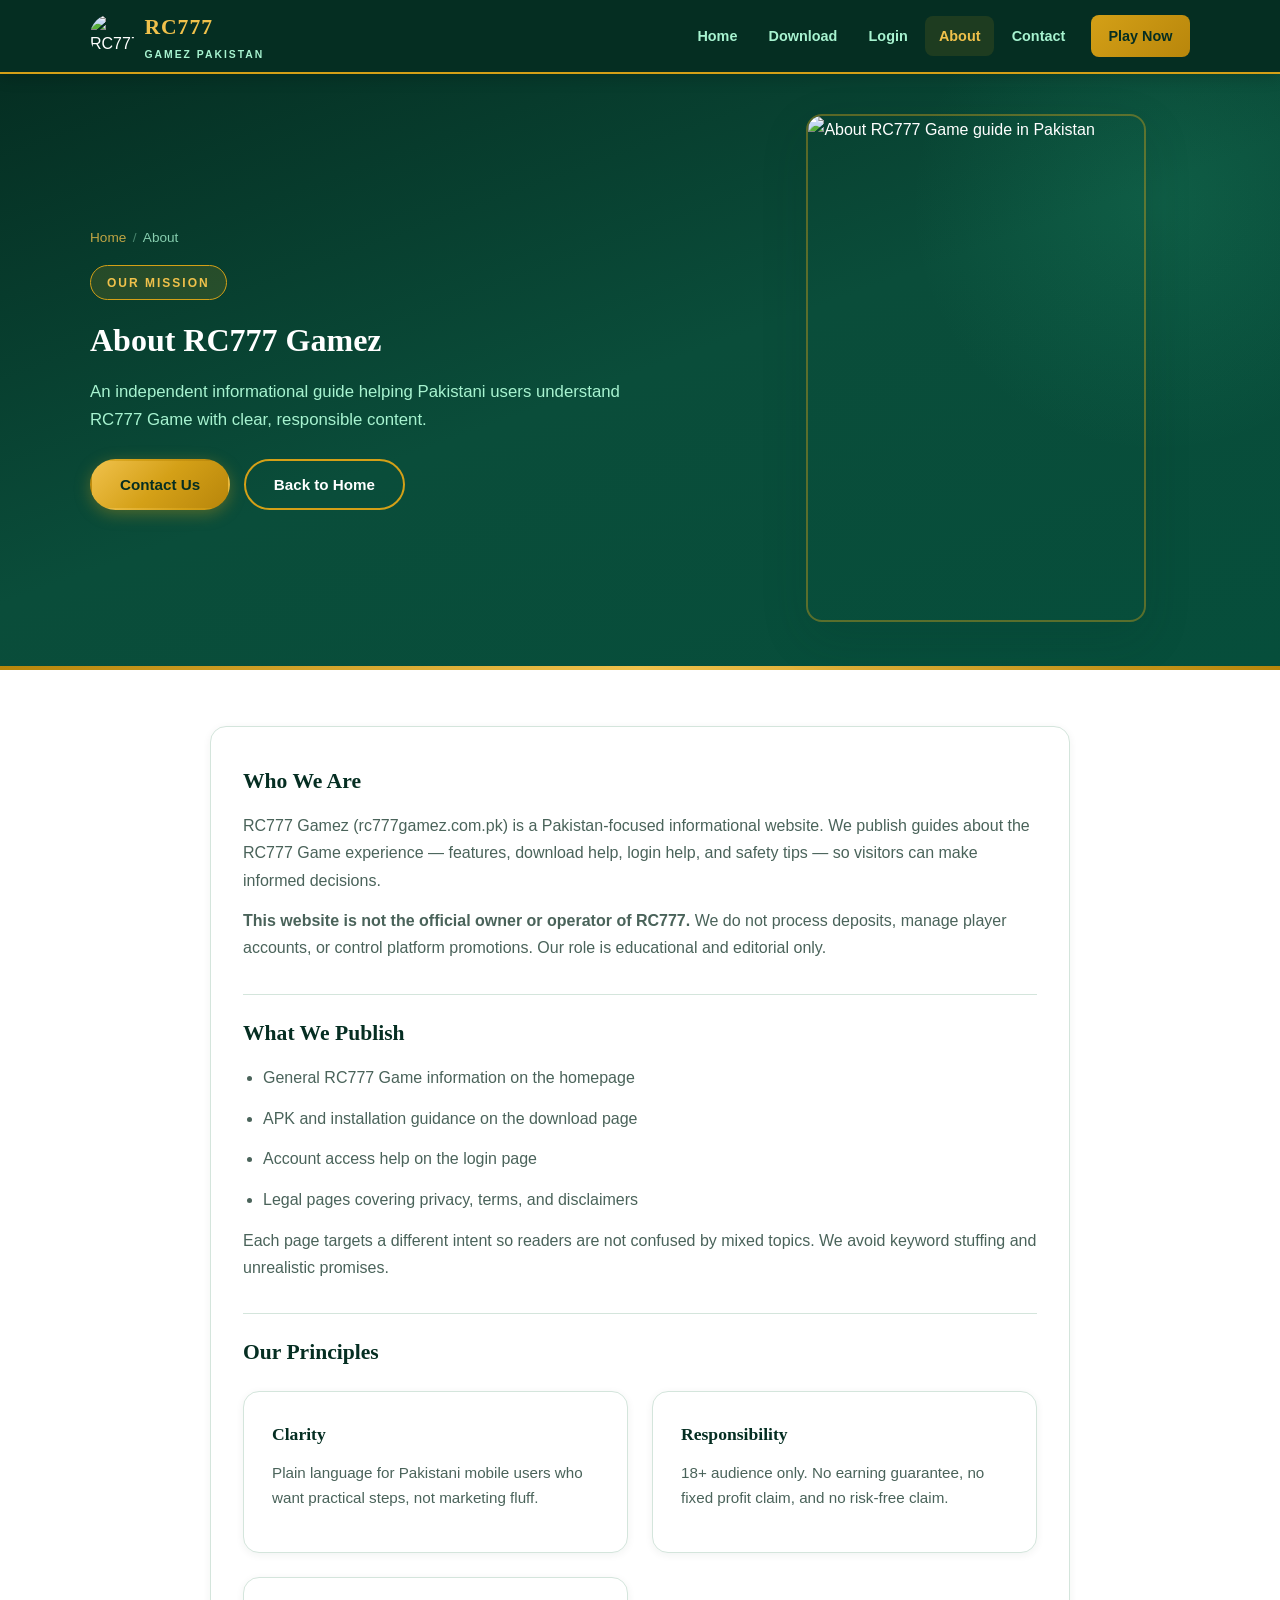
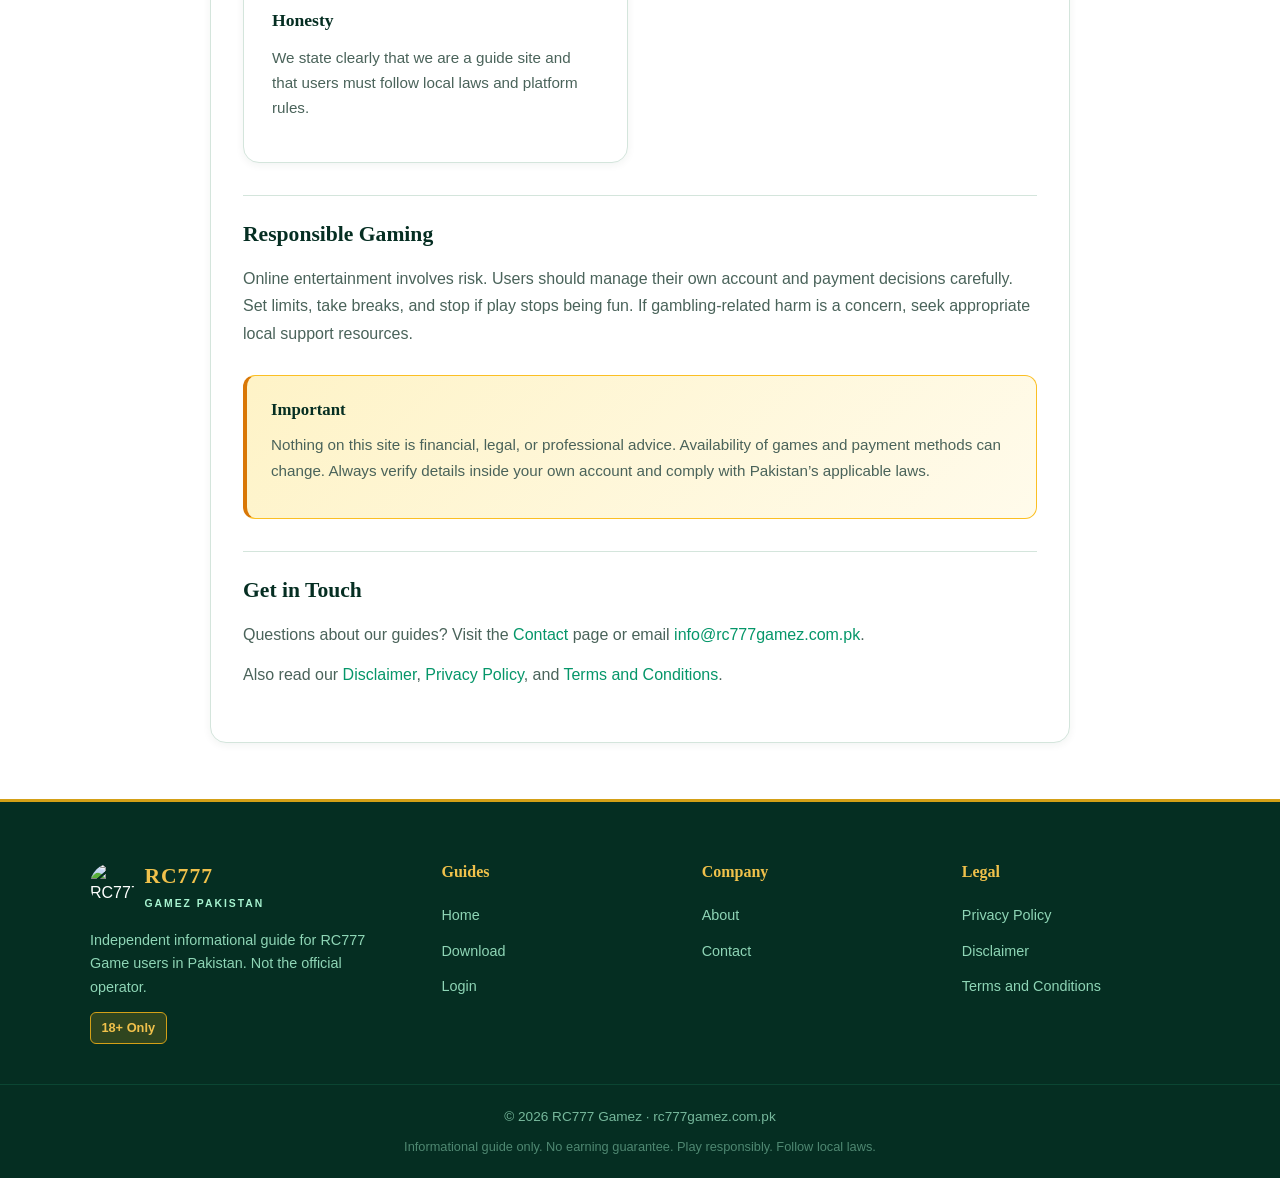
==== about.html @ 6872804f "Add files via upload rc-777 website files" ====
<!DOCTYPE html>
<html lang="en">
<head>
  <meta charset="UTF-8">
  <meta name="viewport" content="width=device-width, initial-scale=1.0">
  <title>About Us | RC777 Gamez</title>
  <meta name="description" content="Learn about RC777 Gamez — an independent Pakistani informational guide for RC777 Game users. We are not the official operator.">
  <link rel="canonical" href="https://rc777gamez.com.pk/about.html">
  <meta name="robots" content="index, follow">
  <meta property="og:type" content="website">
  <meta property="og:title" content="About Us | RC777 Gamez">
  <meta property="og:description" content="Learn about RC777 Gamez — an independent Pakistani informational guide for RC777 Game users. We are not the official operator.">
  <meta property="og:url" content="https://rc777gamez.com.pk/about.html">
  <meta property="og:site_name" content="RC777 Gamez">
  <meta property="og:image" content="https://rc777gamez.com.pk/assets/rc777-about-guide-pakistan.svg">
  <meta property="og:locale" content="en_PK">
  <meta name="twitter:card" content="summary_large_image">
  <meta name="twitter:title" content="About Us | RC777 Gamez">
  <meta name="twitter:description" content="Learn about RC777 Gamez — an independent Pakistani informational guide for RC777 Game users.">
  <meta name="twitter:image" content="https://rc777gamez.com.pk/assets/rc777-about-guide-pakistan.svg">
  <link rel="icon" type="image/svg+xml" href="assets/favicon.svg">
  <link rel="stylesheet" href="style.css">
  <script type="application/ld+json">
  {
    "@context": "https://schema.org",
    "@type": "AboutPage",
    "@id": "https://rc777gamez.com.pk/about.html#about",
    "url": "https://rc777gamez.com.pk/about.html",
    "name": "About Us | RC777 Gamez",
    "description": "Learn about RC777 Gamez — an independent Pakistani informational guide for RC777 Game users.",
    "isPartOf": { "@id": "https://rc777gamez.com.pk/#website" },
    "inLanguage": "en-PK",
    "mainEntity": {
      "@type": "Organization",
      "name": "RC777 Gamez",
      "url": "https://rc777gamez.com.pk/",
      "email": "info@rc777gamez.com.pk",
      "description": "Independent informational guide for RC777 Game in Pakistan"
    }
  }
  </script>
</head>
<body>
  <header class="site-header">
    <div class="container header-inner">
      <a href="index.html" class="logo-link" aria-label="RC777 Gamez Home">
        <img src="assets/rc777-logo.svg" alt="RC777 Logo" class="logo-img" width="44" height="44">
        <div class="logo-text">RC777<span>Gamez Pakistan</span></div>
      </a>
      <button class="nav-toggle" type="button" aria-label="Open menu" aria-expanded="false" aria-controls="main-nav">
        <span></span><span></span><span></span>
      </button>
      <nav class="main-nav" id="main-nav" aria-label="Main navigation">
        <a href="index.html">Home</a>
        <a href="download.html">Download</a>
        <a href="login.html">Login</a>
        <a href="about.html" class="active">About</a>
        <a href="contact.html">Contact</a>
        <a href="https://www.rc777.vip/?id=665419917" class="header-cta" rel="noopener noreferrer" target="_blank">Play Now</a>
      </nav>
    </div>
  </header>

  <main>
    <section class="hero hero-compact">
      <div class="container hero-grid">
        <div class="hero-content">
          <p class="breadcrumb"><a href="index.html">Home</a><span>/</span>About</p>
          <span class="hero-badge">Our Mission</span>
          <h1>About RC777 Gamez</h1>
          <p class="hero-lead">An independent informational guide helping Pakistani users understand RC777 Game with clear, responsible content.</p>
          <div class="btn-group">
            <a href="contact.html" class="btn btn-primary">Contact Us</a>
            <a href="index.html" class="btn btn-secondary">Back to Home</a>
          </div>
        </div>
        <div class="hero-banner">
          <img src="assets/rc777-about-guide-pakistan.svg" alt="About RC777 Game guide in Pakistan" title="About RC777 Gamez" width="500" height="750" fetchpriority="high">
        </div>
      </div>
    </section>

    <section class="section section-alt">
      <div class="container">
        <div class="legal-content">
          <h2>Who We Are</h2>
          <p>RC777 Gamez (rc777gamez.com.pk) is a Pakistan-focused informational website. We publish guides about the RC777 Game experience — features, download help, login help, and safety tips — so visitors can make informed decisions.</p>
          <p><strong>This website is not the official owner or operator of RC777.</strong> We do not process deposits, manage player accounts, or control platform promotions. Our role is educational and editorial only.</p>

          <h2>What We Publish</h2>
          <ul>
            <li>General RC777 Game information on the homepage</li>
            <li>APK and installation guidance on the download page</li>
            <li>Account access help on the login page</li>
            <li>Legal pages covering privacy, terms, and disclaimers</li>
          </ul>
          <p>Each page targets a different intent so readers are not confused by mixed topics. We avoid keyword stuffing and unrealistic promises.</p>

          <h2>Our Principles</h2>
          <div class="cards" style="margin: 1.5rem 0;">
            <article class="card">
              <h3>Clarity</h3>
              <p>Plain language for Pakistani mobile users who want practical steps, not marketing fluff.</p>
            </article>
            <article class="card">
              <h3>Responsibility</h3>
              <p>18+ audience only. No earning guarantee, no fixed profit claim, and no risk-free claim.</p>
            </article>
            <article class="card">
              <h3>Honesty</h3>
              <p>We state clearly that we are a guide site and that users must follow local laws and platform rules.</p>
            </article>
          </div>

          <h2>Responsible Gaming</h2>
          <p>Online entertainment involves risk. Users should manage their own account and payment decisions carefully. Set limits, take breaks, and stop if play stops being fun. If gambling-related harm is a concern, seek appropriate local support resources.</p>

          <div class="info-box warning">
            <h3>Important</h3>
            <p>Nothing on this site is financial, legal, or professional advice. Availability of games and payment methods can change. Always verify details inside your own account and comply with Pakistan’s applicable laws.</p>
          </div>

          <h2>Get in Touch</h2>
          <p>Questions about our guides? Visit the <a href="contact.html">Contact</a> page or email <a href="mailto:info@rc777gamez.com.pk">info@rc777gamez.com.pk</a>.</p>
          <p>Also read our <a href="disclaimer.html">Disclaimer</a>, <a href="privacy-policy.html">Privacy Policy</a>, and <a href="terms-and-conditions.html">Terms and Conditions</a>.</p>
        </div>
      </div>
    </section>
  </main>

  <footer class="site-footer">
    <div class="container footer-grid">
      <div class="footer-brand">
        <a href="index.html" class="logo-link">
          <img src="assets/rc777-logo.svg" alt="RC777 Logo" class="logo-img" width="44" height="44" loading="lazy">
          <div class="logo-text">RC777<span>Gamez Pakistan</span></div>
        </a>
        <p>Independent informational guide for RC777 Game users in Pakistan. Not the official operator.</p>
        <span class="age-badge">18+ Only</span>
      </div>
      <div class="footer-col">
        <h4>Guides</h4>
        <ul>
          <li><a href="index.html">Home</a></li>
          <li><a href="download.html">Download</a></li>
          <li><a href="login.html">Login</a></li>
        </ul>
      </div>
      <div class="footer-col">
        <h4>Company</h4>
        <ul>
          <li><a href="about.html">About</a></li>
          <li><a href="contact.html">Contact</a></li>
        </ul>
      </div>
      <div class="footer-col">
        <h4>Legal</h4>
        <ul>
          <li><a href="privacy-policy.html">Privacy Policy</a></li>
          <li><a href="disclaimer.html">Disclaimer</a></li>
          <li><a href="terms-and-conditions.html">Terms and Conditions</a></li>
        </ul>
      </div>
    </div>
    <div class="footer-bottom">
      <div class="container">
        <p>&copy; 2026 RC777 Gamez · rc777gamez.com.pk</p>
        <p class="footer-disclaimer">Informational guide only. No earning guarantee. Play responsibly. Follow local laws.</p>
      </div>
    </div>
  </footer>

  <a href="#" class="back-to-top" aria-label="Back to top">↑</a>
  <script src="script.js" defer></script>
</body>
</html>
---- style.css ----
/* ========================================
   RC777 Gamez – Premium Pakistani Guide
   Kadence-inspired clean theme
   ======================================== */

:root {
  --green-dark: #052e22;
  --green-deep: #064e3b;
  --green-mid: #0a4d3a;
  --green-emerald: #059669;
  --green-bright: #10b981;
  --green-soft: #34d399;
  --green-mint: #a7f3d0;
  --green-pale: #d1fae5;
  --gold: #d4a017;
  --gold-light: #f0c14b;
  --gold-pale: #f5d78e;
  --gold-dark: #b8860b;
  --white: #ffffff;
  --off-white: #f8faf9;
  --text: #1a2e28;
  --text-muted: #4a635a;
  --text-light: #6b7f76;
  --border: #d4e5dc;
  --card-bg: #ffffff;
  --section-dark: #0a3d2e;
  --shadow-sm: 0 2px 8px rgba(5, 46, 34, 0.06);
  --shadow-md: 0 8px 24px rgba(5, 46, 34, 0.1);
  --shadow-lg: 0 16px 48px rgba(5, 46, 34, 0.14);
  --radius: 12px;
  --radius-lg: 16px;
  --radius-xl: 24px;
  --header-h: 72px;
  --max-w: 1140px;
  --font: "Segoe UI", "Helvetica Neue", Arial, sans-serif;
  --font-display: Georgia, "Times New Roman", "Palatino Linotype", serif;
  --transition: 0.25s ease;
}

*, *::before, *::after { box-sizing: border-box; margin: 0; padding: 0; }

html {
  scroll-behavior: smooth;
  font-size: 16px;
  -webkit-text-size-adjust: 100%;
}

body {
  font-family: var(--font);
  color: var(--text);
  background: var(--off-white);
  line-height: 1.7;
  min-height: 100vh;
  overflow-x: hidden;
}

img { max-width: 100%; height: auto; display: block; }
a { color: var(--green-emerald); text-decoration: none; transition: color var(--transition); }
a:hover { color: var(--gold-dark); }
ul, ol { padding-left: 1.25rem; }
li { margin-bottom: 0.4rem; }

.container {
  width: 100%;
  max-width: var(--max-w);
  margin: 0 auto;
  padding: 0 1.25rem;
}

/* ========== HEADER ========== */
.site-header {
  position: sticky;
  top: 0;
  z-index: 1000;
  background: var(--green-dark);
  border-bottom: 2px solid var(--gold);
  box-shadow: 0 2px 16px rgba(0,0,0,0.2);
}

.header-inner {
  display: flex;
  align-items: center;
  justify-content: space-between;
  height: var(--header-h);
  gap: 1rem;
}

.logo-link {
  display: flex;
  align-items: center;
  gap: 0.65rem;
  color: var(--white);
  text-decoration: none;
  flex-shrink: 0;
}

.logo-link:hover { color: var(--gold-light); }

.logo-img {
  width: 44px;
  height: 44px;
  border-radius: 50%;
}

.logo-text {
  font-family: var(--font-display);
  font-size: 1.35rem;
  font-weight: 700;
  letter-spacing: 1px;
  color: var(--gold-light);
}

.logo-text span {
  display: block;
  font-family: var(--font);
  font-size: 0.65rem;
  font-weight: 600;
  letter-spacing: 2px;
  color: var(--green-mint);
  text-transform: uppercase;
}

.nav-toggle {
  display: none;
  background: transparent;
  border: 2px solid var(--gold);
  border-radius: 8px;
  width: 44px;
  height: 44px;
  cursor: pointer;
  flex-direction: column;
  align-items: center;
  justify-content: center;
  gap: 5px;
  padding: 0;
}

.nav-toggle span {
  display: block;
  width: 20px;
  height: 2px;
  background: var(--gold-light);
  transition: var(--transition);
}

.nav-toggle[aria-expanded="true"] span:nth-child(1) {
  transform: translateY(7px) rotate(45deg);
}
.nav-toggle[aria-expanded="true"] span:nth-child(2) { opacity: 0; }
.nav-toggle[aria-expanded="true"] span:nth-child(3) {
  transform: translateY(-7px) rotate(-45deg);
}

.main-nav { display: flex; align-items: center; gap: 0.25rem; }

.main-nav a {
  color: var(--green-mint);
  font-size: 0.9rem;
  font-weight: 600;
  padding: 0.5rem 0.85rem;
  border-radius: 8px;
  transition: var(--transition);
}

.main-nav a:hover,
.main-nav a.active {
  color: var(--gold-light);
  background: rgba(212, 160, 23, 0.12);
}

.header-cta {
  display: inline-flex;
  align-items: center;
  gap: 0.5rem;
  background: linear-gradient(135deg, var(--gold), var(--gold-dark));
  color: var(--green-dark) !important;
  font-weight: 700;
  font-size: 0.85rem;
  padding: 0.55rem 1.1rem !important;
  border-radius: 50px;
  margin-left: 0.5rem;
}

.header-cta:hover {
  background: linear-gradient(135deg, var(--gold-light), var(--gold));
  color: var(--green-dark) !important;
}

/* ========== BUTTONS ========== */
.btn {
  display: inline-flex;
  align-items: center;
  justify-content: center;
  gap: 0.5rem;
  font-family: var(--font);
  font-weight: 700;
  font-size: 0.95rem;
  padding: 0.85rem 1.75rem;
  border-radius: 50px;
  border: 2px solid transparent;
  cursor: pointer;
  text-decoration: none;
  transition: all var(--transition);
  line-height: 1.3;
}

.btn-primary {
  background: linear-gradient(135deg, var(--gold-light), var(--gold), var(--gold-dark));
  color: var(--green-dark);
  box-shadow: 0 4px 16px rgba(212, 160, 23, 0.35);
}

.btn-primary:hover {
  transform: translateY(-2px);
  box-shadow: 0 6px 24px rgba(212, 160, 23, 0.45);
  color: var(--green-dark);
}

.btn-secondary {
  background: transparent;
  color: var(--white);
  border-color: var(--gold);
}

.btn-secondary:hover {
  background: rgba(212, 160, 23, 0.15);
  color: var(--gold-light);
}

.btn-outline {
  background: transparent;
  color: var(--green-deep);
  border-color: var(--green-emerald);
}

.btn-outline:hover {
  background: var(--green-deep);
  color: var(--white);
}

.btn-group {
  display: flex;
  flex-wrap: wrap;
  gap: 0.85rem;
  margin-top: 1.5rem;
}

/* ========== HERO ========== */
.hero {
  background: linear-gradient(160deg, var(--green-dark) 0%, var(--green-mid) 50%, var(--green-deep) 100%);
  color: var(--white);
  padding: 3.5rem 0 4rem;
  position: relative;
  overflow: hidden;
}

.hero::before {
  content: "";
  position: absolute;
  top: -20%;
  right: -10%;
  width: 500px;
  height: 500px;
  background: radial-gradient(circle, rgba(52, 211, 153, 0.12) 0%, transparent 70%);
  pointer-events: none;
}

.hero::after {
  content: "";
  position: absolute;
  bottom: 0;
  left: 0;
  right: 0;
  height: 4px;
  background: linear-gradient(90deg, var(--gold-dark), var(--gold-light), var(--gold-dark));
}

.hero-grid {
  display: grid;
  grid-template-columns: 1fr 1fr;
  gap: 3rem;
  align-items: center;
  position: relative;
  z-index: 1;
}

.hero-badge {
  display: inline-block;
  background: rgba(212, 160, 23, 0.15);
  border: 1px solid var(--gold);
  color: var(--gold-light);
  font-size: 0.75rem;
  font-weight: 700;
  letter-spacing: 2px;
  text-transform: uppercase;
  padding: 0.4rem 1rem;
  border-radius: 50px;
  margin-bottom: 1.25rem;
}

.hero h1 {
  font-family: var(--font-display);
  font-size: clamp(1.6rem, 3.5vw, 2.35rem);
  font-weight: 700;
  line-height: 1.3;
  color: var(--white);
  margin-bottom: 1rem;
}

.hero h1 .gold { color: var(--gold-light); }

.hero-lead {
  font-size: 1.05rem;
  color: var(--green-mint);
  line-height: 1.7;
  margin-bottom: 0.5rem;
  max-width: 540px;
}

.hero-banner {
  display: flex;
  justify-content: center;
}

.hero-banner img {
  width: 100%;
  max-width: 340px;
  height: auto;
  border-radius: var(--radius-lg);
  box-shadow: var(--shadow-lg);
  border: 2px solid rgba(212, 160, 23, 0.4);
}

.hero-compact {
  padding: 2.5rem 0 3rem;
}

.hero-compact .hero-grid {
  grid-template-columns: 1.2fr 0.8fr;
  gap: 2rem;
}

.hero-compact h1 {
  font-size: clamp(1.45rem, 3vw, 2rem);
}

/* ========== SECTIONS ========== */
.section {
  padding: 3.5rem 0;
}

.section-alt {
  background: var(--white);
}

.section-dark {
  background: var(--section-dark);
  color: var(--white);
}

.section-dark h2,
.section-dark h3 { color: var(--gold-light); }

.section-dark p,
.section-dark li { color: var(--green-mint); }

.section-header {
  text-align: center;
  max-width: 700px;
  margin: 0 auto 2.5rem;
}

.section-header h2 {
  margin-bottom: 0.75rem;
}

.section-header p {
  color: var(--text-muted);
  font-size: 1.05rem;
}

h2 {
  font-family: var(--font-display);
  font-size: clamp(1.4rem, 2.5vw, 1.85rem);
  font-weight: 700;
  color: var(--green-dark);
  line-height: 1.35;
  margin-bottom: 1rem;
}

h3 {
  font-family: var(--font-display);
  font-size: 1.2rem;
  font-weight: 700;
  color: var(--green-deep);
  margin: 1.5rem 0 0.75rem;
}

.prose {
  max-width: 780px;
}

.prose p {
  margin-bottom: 1.15rem;
  color: var(--text);
  font-size: 1.02rem;
}

.prose p:last-child { margin-bottom: 0; }

.content-grid {
  display: grid;
  grid-template-columns: 1fr;
  gap: 2rem;
}

.content-with-aside {
  display: grid;
  grid-template-columns: 1fr;
  gap: 2.5rem;
  align-items: start;
}

/* ========== CARDS ========== */
.cards {
  display: grid;
  grid-template-columns: repeat(auto-fit, minmax(260px, 1fr));
  gap: 1.5rem;
}

.card {
  background: var(--card-bg);
  border: 1px solid var(--border);
  border-radius: var(--radius-lg);
  padding: 1.75rem;
  box-shadow: var(--shadow-sm);
  transition: transform var(--transition), box-shadow var(--transition);
}

.card:hover {
  transform: translateY(-4px);
  box-shadow: var(--shadow-md);
}

.card-icon {
  width: 48px;
  height: 48px;
  border-radius: 12px;
  background: linear-gradient(135deg, var(--green-deep), var(--green-emerald));
  display: flex;
  align-items: center;
  justify-content: center;
  margin-bottom: 1rem;
  font-size: 1.35rem;
  color: var(--gold-light);
}

.card h3 {
  margin-top: 0;
  margin-bottom: 0.6rem;
  font-size: 1.1rem;
  color: var(--green-dark);
}

.card p {
  color: var(--text-muted);
  font-size: 0.95rem;
  margin: 0;
  line-height: 1.65;
}

.feature-card {
  border-top: 3px solid var(--gold);
}

.category-card {
  text-align: center;
  padding: 1.5rem 1.25rem;
}

.category-card .card-icon {
  margin-left: auto;
  margin-right: auto;
}

/* ========== INFO BOX ========== */
.info-box {
  background: linear-gradient(135deg, #ecfdf5, #f0fdf4);
  border: 1px solid var(--green-soft);
  border-left: 4px solid var(--green-emerald);
  border-radius: var(--radius);
  padding: 1.25rem 1.5rem;
  margin: 1.75rem 0;
}

.info-box.gold {
  background: linear-gradient(135deg, #fffbeb, #fef9e7);
  border-color: var(--gold-pale);
  border-left-color: var(--gold);
}

.info-box.warning {
  background: linear-gradient(135deg, #fef3c7, #fffbeb);
  border-color: #fbbf24;
  border-left-color: #d97706;
}

.info-box h3 {
  margin-top: 0;
  margin-bottom: 0.5rem;
  font-size: 1.05rem;
  color: var(--green-dark);
}

.info-box p {
  margin: 0;
  color: var(--text-muted);
  font-size: 0.95rem;
}

.info-box a { font-weight: 600; }

/* ========== TABLES ========== */
.table-wrap {
  overflow-x: auto;
  margin: 1.5rem 0;
  border-radius: var(--radius);
  border: 1px solid var(--border);
  box-shadow: var(--shadow-sm);
}

table {
  width: 100%;
  border-collapse: collapse;
  background: var(--white);
  font-size: 0.95rem;
}

thead {
  background: var(--green-dark);
  color: var(--gold-light);
}

th {
  padding: 0.9rem 1.1rem;
  text-align: left;
  font-weight: 700;
  font-size: 0.9rem;
}

td {
  padding: 0.85rem 1.1rem;
  border-bottom: 1px solid var(--border);
  color: var(--text);
}

tbody tr:last-child td { border-bottom: none; }
tbody tr:nth-child(even) { background: #f0fdf4; }
tbody tr:hover { background: #d1fae5; }

/* ========== PROS CONS ========== */
.pros-cons {
  display: grid;
  grid-template-columns: 1fr 1fr;
  gap: 1.5rem;
}

.pros-box, .cons-box {
  border-radius: var(--radius-lg);
  padding: 1.5rem;
  border: 1px solid var(--border);
}

.pros-box {
  background: #ecfdf5;
  border-color: var(--green-soft);
}

.cons-box {
  background: #fff7ed;
  border-color: #fdba74;
}

.pros-box h3 { color: var(--green-deep); margin-top: 0; }
.cons-box h3 { color: #c2410c; margin-top: 0; }

.pros-box ul, .cons-box ul {
  list-style: none;
  padding: 0;
  margin: 0;
}

.pros-box li, .cons-box li {
  padding: 0.4rem 0 0.4rem 1.5rem;
  position: relative;
  font-size: 0.95rem;
  color: var(--text);
}

.pros-box li::before {
  content: "✓";
  position: absolute;
  left: 0;
  color: var(--green-emerald);
  font-weight: 700;
}

.cons-box li::before {
  content: "–";
  position: absolute;
  left: 0;
  color: #ea580c;
  font-weight: 700;
}

/* ========== STEPS ========== */
.steps {
  list-style: none;
  padding: 0;
  counter-reset: step;
  margin: 1.5rem 0;
}

.steps li {
  counter-increment: step;
  position: relative;
  padding: 1.15rem 1.15rem 1.15rem 4rem;
  background: var(--white);
  border: 1px solid var(--border);
  border-radius: var(--radius);
  margin-bottom: 0.85rem;
  box-shadow: var(--shadow-sm);
}

.steps li::before {
  content: counter(step);
  position: absolute;
  left: 1rem;
  top: 50%;
  transform: translateY(-50%);
  width: 32px;
  height: 32px;
  background: linear-gradient(135deg, var(--green-deep), var(--green-emerald));
  color: var(--gold-light);
  border-radius: 50%;
  display: flex;
  align-items: center;
  justify-content: center;
  font-weight: 700;
  font-size: 0.9rem;
}

.steps li strong {
  display: block;
  color: var(--green-dark);
  margin-bottom: 0.25rem;
}

/* ========== FAQ ========== */
.faq-list { margin: 1.5rem 0; }

.faq-item {
  background: var(--white);
  border: 1px solid var(--border);
  border-radius: var(--radius);
  margin-bottom: 0.75rem;
  overflow: hidden;
  box-shadow: var(--shadow-sm);
}

.faq-question {
  width: 100%;
  display: flex;
  align-items: center;
  justify-content: space-between;
  gap: 1rem;
  background: transparent;
  border: none;
  padding: 1.1rem 1.25rem;
  font-family: var(--font);
  font-size: 1rem;
  font-weight: 650;
  color: var(--green-dark);
  text-align: left;
  cursor: pointer;
  transition: background var(--transition);
}

.faq-question:hover { background: #f0fdf4; }

.faq-question::after {
  content: "+";
  flex-shrink: 0;
  width: 28px;
  height: 28px;
  border-radius: 50%;
  background: var(--green-deep);
  color: var(--gold-light);
  display: flex;
  align-items: center;
  justify-content: center;
  font-size: 1.2rem;
  font-weight: 700;
  line-height: 1;
  transition: transform var(--transition);
}

.faq-item.active .faq-question::after {
  content: "−";
  background: var(--gold);
  color: var(--green-dark);
}

.faq-answer {
  display: none;
  padding: 0 1.25rem 1.15rem;
  color: var(--text-muted);
  font-size: 0.95rem;
  line-height: 1.7;
}

.faq-item.active .faq-answer { display: block; }

/* ========== CTA BOX ========== */
.cta-box {
  background: linear-gradient(135deg, var(--green-dark), var(--green-mid));
  border-radius: var(--radius-xl);
  padding: 2.5rem 2rem;
  text-align: center;
  border: 2px solid var(--gold);
  box-shadow: var(--shadow-lg);
  margin: 2rem 0;
}

.cta-box h2,
.cta-box h3 {
  color: var(--gold-light);
  margin-top: 0;
  margin-bottom: 0.75rem;
}

.cta-box p {
  color: var(--green-mint);
  max-width: 560px;
  margin: 0 auto 1.5rem;
}

.cta-box .btn-group {
  justify-content: center;
}

/* ========== REVIEW BOX ========== */
.review-box {
  background: var(--white);
  border: 1px solid var(--border);
  border-radius: var(--radius-lg);
  padding: 2rem;
  box-shadow: var(--shadow-md);
  position: relative;
}

.review-box::before {
  content: """;
  font-family: var(--font-display);
  font-size: 5rem;
  color: var(--gold);
  opacity: 0.3;
  position: absolute;
  top: 0.5rem;
  left: 1.25rem;
  line-height: 1;
}

.review-meta {
  display: flex;
  align-items: center;
  gap: 0.75rem;
  margin-top: 1.5rem;
  padding-top: 1.25rem;
  border-top: 1px solid var(--border);
}

.review-stars { color: var(--gold); letter-spacing: 2px; font-size: 1.1rem; }

.review-label {
  font-size: 0.85rem;
  color: var(--text-muted);
  font-weight: 600;
}

/* ========== FORM ========== */
.contact-form {
  background: var(--white);
  border: 1px solid var(--border);
  border-radius: var(--radius-lg);
  padding: 2rem;
  box-shadow: var(--shadow-sm);
}

.form-group {
  margin-bottom: 1.25rem;
}

.form-group label {
  display: block;
  font-weight: 650;
  color: var(--green-dark);
  margin-bottom: 0.4rem;
  font-size: 0.9rem;
}

.form-group input,
.form-group textarea,
.form-group select {
  width: 100%;
  padding: 0.8rem 1rem;
  border: 1.5px solid var(--border);
  border-radius: 8px;
  font-family: var(--font);
  font-size: 1rem;
  color: var(--text);
  background: var(--off-white);
  transition: border-color var(--transition);
}

.form-group input:focus,
.form-group textarea:focus {
  outline: none;
  border-color: var(--green-emerald);
  background: var(--white);
}

.form-group textarea { min-height: 140px; resize: vertical; }

.form-note {
  font-size: 0.85rem;
  color: var(--text-light);
  margin-top: 1rem;
}

/* ========== LEGAL ========== */
.legal-content {
  background: var(--white);
  border: 1px solid var(--border);
  border-radius: var(--radius-lg);
  padding: 2.5rem 2rem;
  box-shadow: var(--shadow-sm);
  max-width: 860px;
  margin: 0 auto;
}

.legal-content h2 {
  font-size: 1.35rem;
  margin-top: 2rem;
  padding-top: 1.5rem;
  border-top: 1px solid var(--border);
}

.legal-content h2:first-of-type {
  margin-top: 0;
  padding-top: 0;
  border-top: none;
}

.legal-content p,
.legal-content li {
  color: var(--text-muted);
  margin-bottom: 0.85rem;
}

.legal-updated {
  font-size: 0.9rem;
  color: var(--text-light);
  margin-bottom: 1.5rem;
}

/* ========== FOOTER ========== */
.site-footer {
  background: var(--green-dark);
  color: var(--green-mint);
  padding: 3.5rem 0 0;
  border-top: 3px solid var(--gold);
}

.footer-grid {
  display: grid;
  grid-template-columns: 1.4fr 1fr 1fr 1fr;
  gap: 2rem;
  padding-bottom: 2.5rem;
}

.footer-brand .logo-link { margin-bottom: 1rem; }

.footer-brand p {
  font-size: 0.9rem;
  line-height: 1.65;
  color: var(--green-mint);
  opacity: 0.85;
  max-width: 280px;
}

.footer-col h4 {
  font-family: var(--font-display);
  color: var(--gold-light);
  font-size: 1rem;
  margin-bottom: 1rem;
}

.footer-col ul {
  list-style: none;
  padding: 0;
}

.footer-col li { margin-bottom: 0.5rem; }

.footer-col a {
  color: var(--green-mint);
  font-size: 0.9rem;
  opacity: 0.85;
}

.footer-col a:hover {
  color: var(--gold-light);
  opacity: 1;
}

.footer-bottom {
  border-top: 1px solid rgba(52, 211, 153, 0.2);
  padding: 1.25rem 0;
  text-align: center;
  font-size: 0.85rem;
  color: var(--green-mint);
  opacity: 0.7;
}

.footer-disclaimer {
  font-size: 0.8rem;
  opacity: 0.65;
  margin-top: 0.5rem;
  max-width: 700px;
  margin-left: auto;
  margin-right: auto;
}

.age-badge {
  display: inline-block;
  background: rgba(212, 160, 23, 0.2);
  border: 1px solid var(--gold);
  color: var(--gold-light);
  font-weight: 700;
  font-size: 0.8rem;
  padding: 0.25rem 0.65rem;
  border-radius: 6px;
  margin-top: 0.75rem;
}

/* ========== BACK TO TOP ========== */
.back-to-top {
  position: fixed;
  bottom: 1.5rem;
  right: 1.5rem;
  width: 44px;
  height: 44px;
  background: var(--green-deep);
  color: var(--gold-light);
  border: 2px solid var(--gold);
  border-radius: 50%;
  display: none;
  align-items: center;
  justify-content: center;
  font-size: 1.25rem;
  cursor: pointer;
  z-index: 900;
  box-shadow: var(--shadow-md);
  transition: var(--transition);
  text-decoration: none;
}

.back-to-top.visible { display: flex; }
.back-to-top:hover {
  background: var(--gold);
  color: var(--green-dark);
}

/* ========== UTILITIES ========== */
.text-center { text-align: center; }
.mt-1 { margin-top: 0.5rem; }
.mt-2 { margin-top: 1rem; }
.mt-3 { margin-top: 1.5rem; }
.mb-2 { margin-bottom: 1rem; }
.mb-3 { margin-bottom: 1.5rem; }
.sr-only {
  position: absolute;
  width: 1px;
  height: 1px;
  padding: 0;
  margin: -1px;
  overflow: hidden;
  clip: rect(0,0,0,0);
  border: 0;
}

.two-col {
  display: grid;
  grid-template-columns: 1fr 1fr;
  gap: 2rem;
  align-items: start;
}

.breadcrumb {
  font-size: 0.85rem;
  color: var(--green-mint);
  margin-bottom: 1rem;
  opacity: 0.8;
}

.breadcrumb a { color: var(--gold-light); }
.breadcrumb span { margin: 0 0.4rem; opacity: 0.5; }

.inline-link {
  font-weight: 650;
  text-decoration: underline;
  text-underline-offset: 2px;
}

/* ========== RESPONSIVE ========== */
@media (max-width: 960px) {
  .hero-grid,
  .hero-compact .hero-grid {
    grid-template-columns: 1fr;
    gap: 2rem;
    text-align: center;
  }

  .hero-lead { margin-left: auto; margin-right: auto; }
  .btn-group { justify-content: center; }
  .hero-banner img { max-width: 280px; margin: 0 auto; }

  .footer-grid {
    grid-template-columns: 1fr 1fr;
    gap: 1.75rem;
  }

  .two-col { grid-template-columns: 1fr; }
}

@media (max-width: 768px) {
  :root { --header-h: 64px; }

  .nav-toggle { display: flex; }

  .main-nav {
    display: none;
    position: absolute;
    top: var(--header-h);
    left: 0;
    right: 0;
    background: var(--green-dark);
    flex-direction: column;
    padding: 1rem;
    border-bottom: 2px solid var(--gold);
    box-shadow: var(--shadow-lg);
    gap: 0.25rem;
  }

  .main-nav.open { display: flex; }

  .main-nav a {
    width: 100%;
    padding: 0.85rem 1rem;
    text-align: left;
  }

  .header-cta {
    margin-left: 0;
    margin-top: 0.5rem;
    justify-content: center;
  }

  .pros-cons { grid-template-columns: 1fr; }

  .footer-grid { grid-template-columns: 1fr; }

  .section { padding: 2.5rem 0; }

  .legal-content { padding: 1.75rem 1.25rem; }

  .cta-box { padding: 2rem 1.25rem; }
}

@media (max-width: 480px) {
  .hero { padding: 2.5rem 0 3rem; }
  .btn { padding: 0.75rem 1.35rem; font-size: 0.9rem; }
  .cards { grid-template-columns: 1fr; }
  .logo-text { font-size: 1.15rem; }
}

/* Print */
@media print {
  .site-header, .back-to-top, .nav-toggle { display: none; }
  body { background: white; color: black; }
}
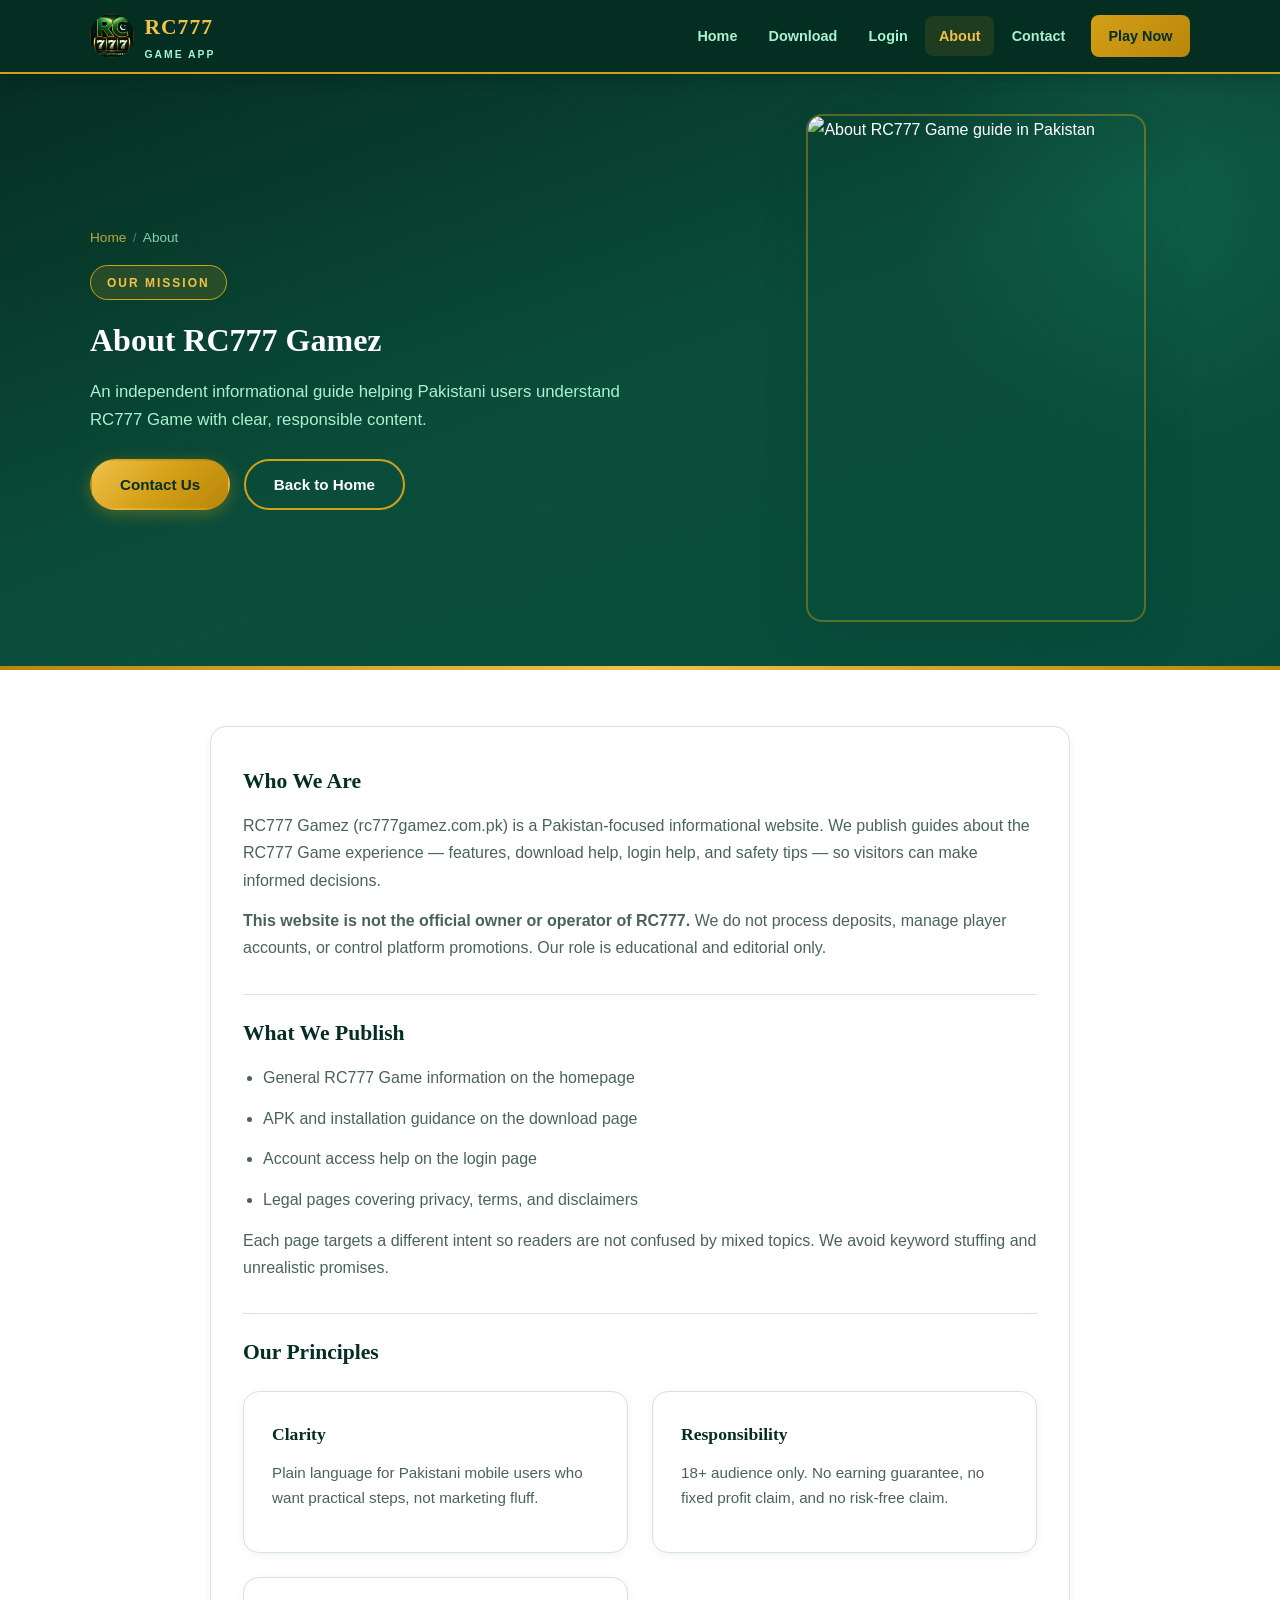
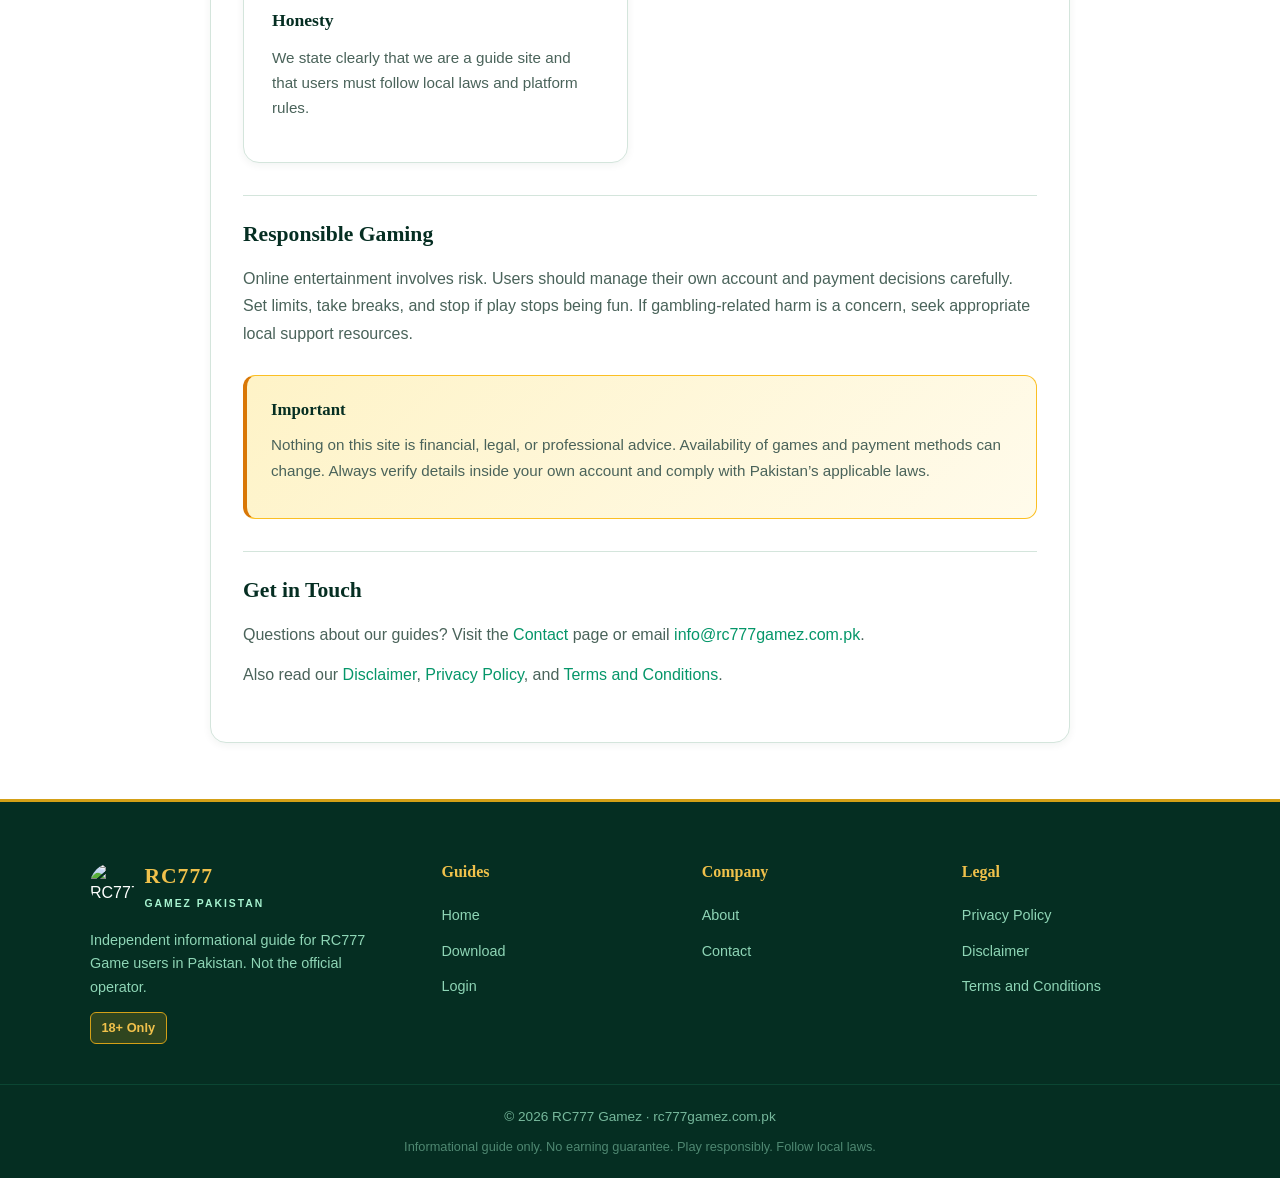
==== commit 48a2c7eb: "Update about.html" ====
--- a/about.html
+++ b/about.html
@@ -44,8 +44,8 @@
   <header class="site-header">
     <div class="container header-inner">
       <a href="index.html" class="logo-link" aria-label="RC777 Gamez Home">
-        <img src="assets/rc777-logo.svg" alt="RC777 Logo" class="logo-img" width="44" height="44">
-        <div class="logo-text">RC777<span>Gamez Pakistan</span></div>
+        <img src="assets/Rc777-Game-Logo.webp" alt="RC777" class="logo-img" width="44" height="44">
+        <div class="logo-text">RC777<span>Game app</span></div>
       </a>
       <button class="nav-toggle" type="button" aria-label="Open menu" aria-expanded="false" aria-controls="main-nav">
         <span></span><span></span><span></span>
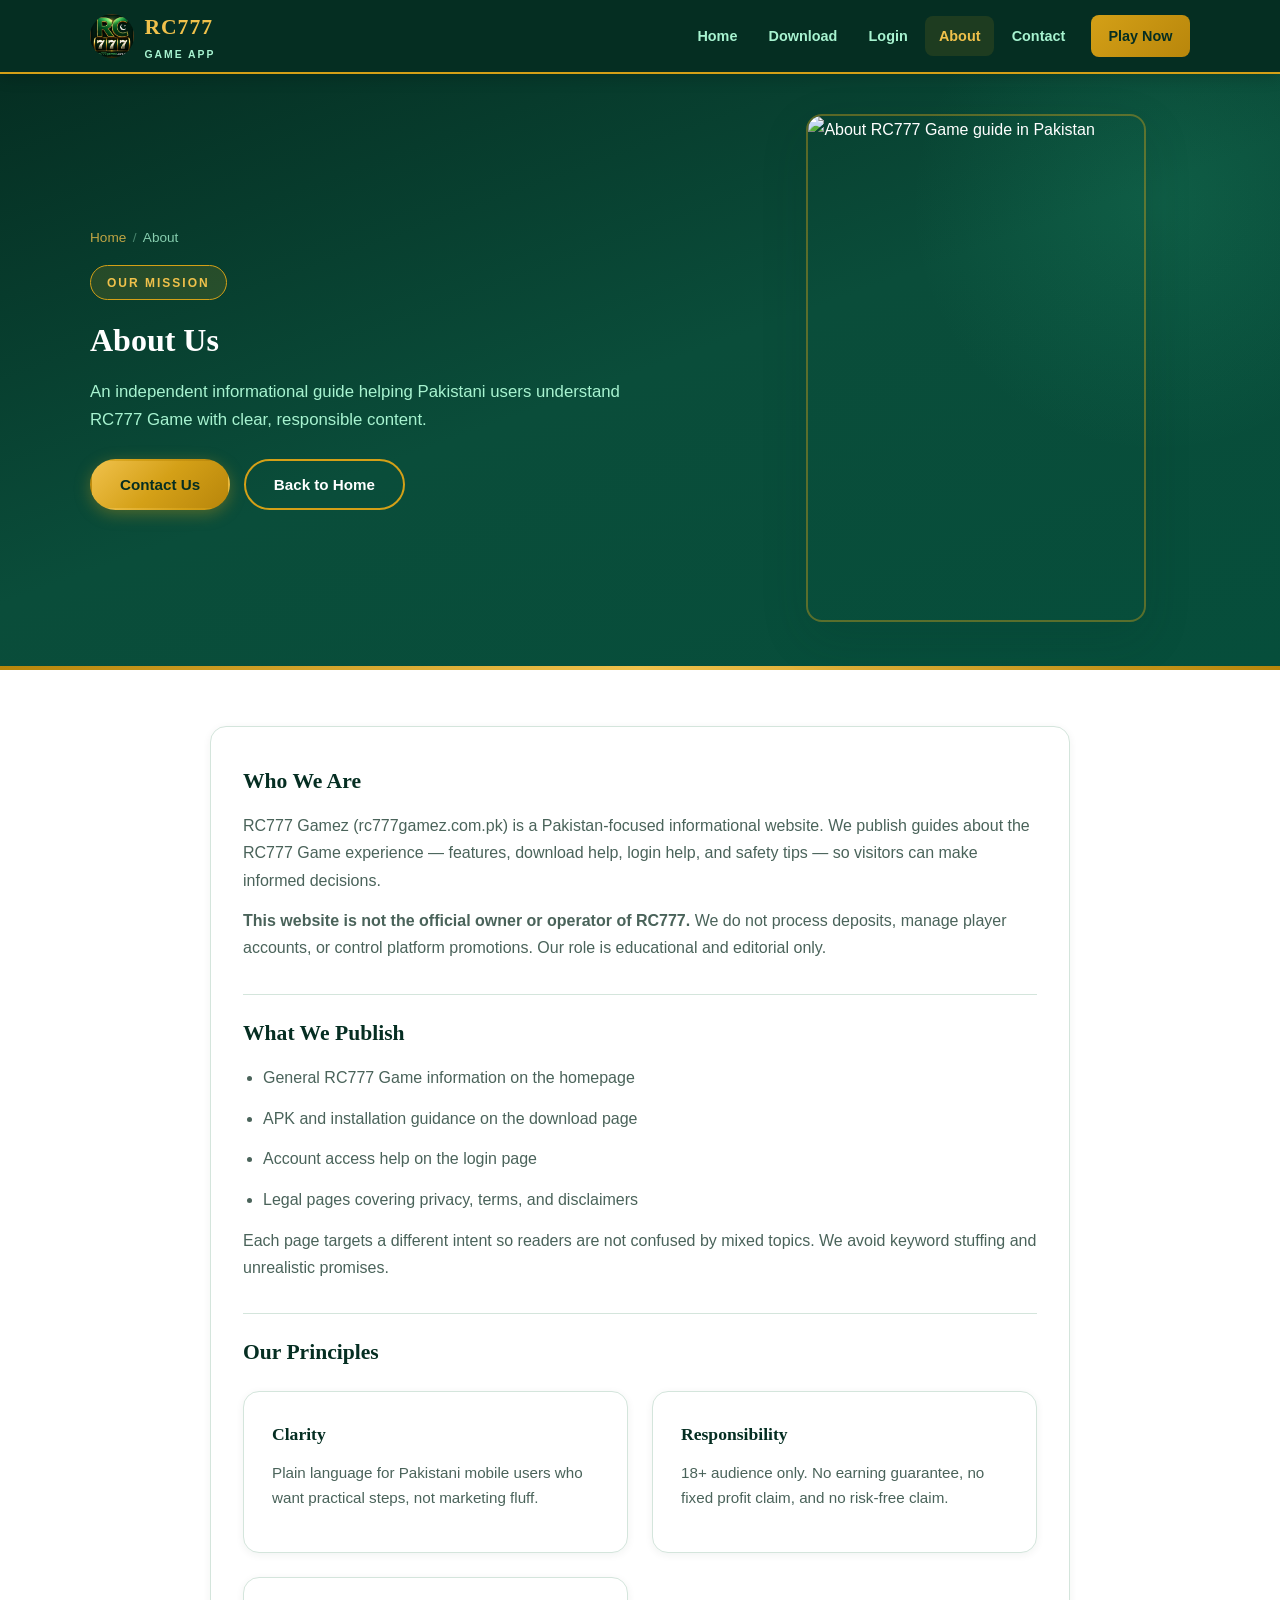
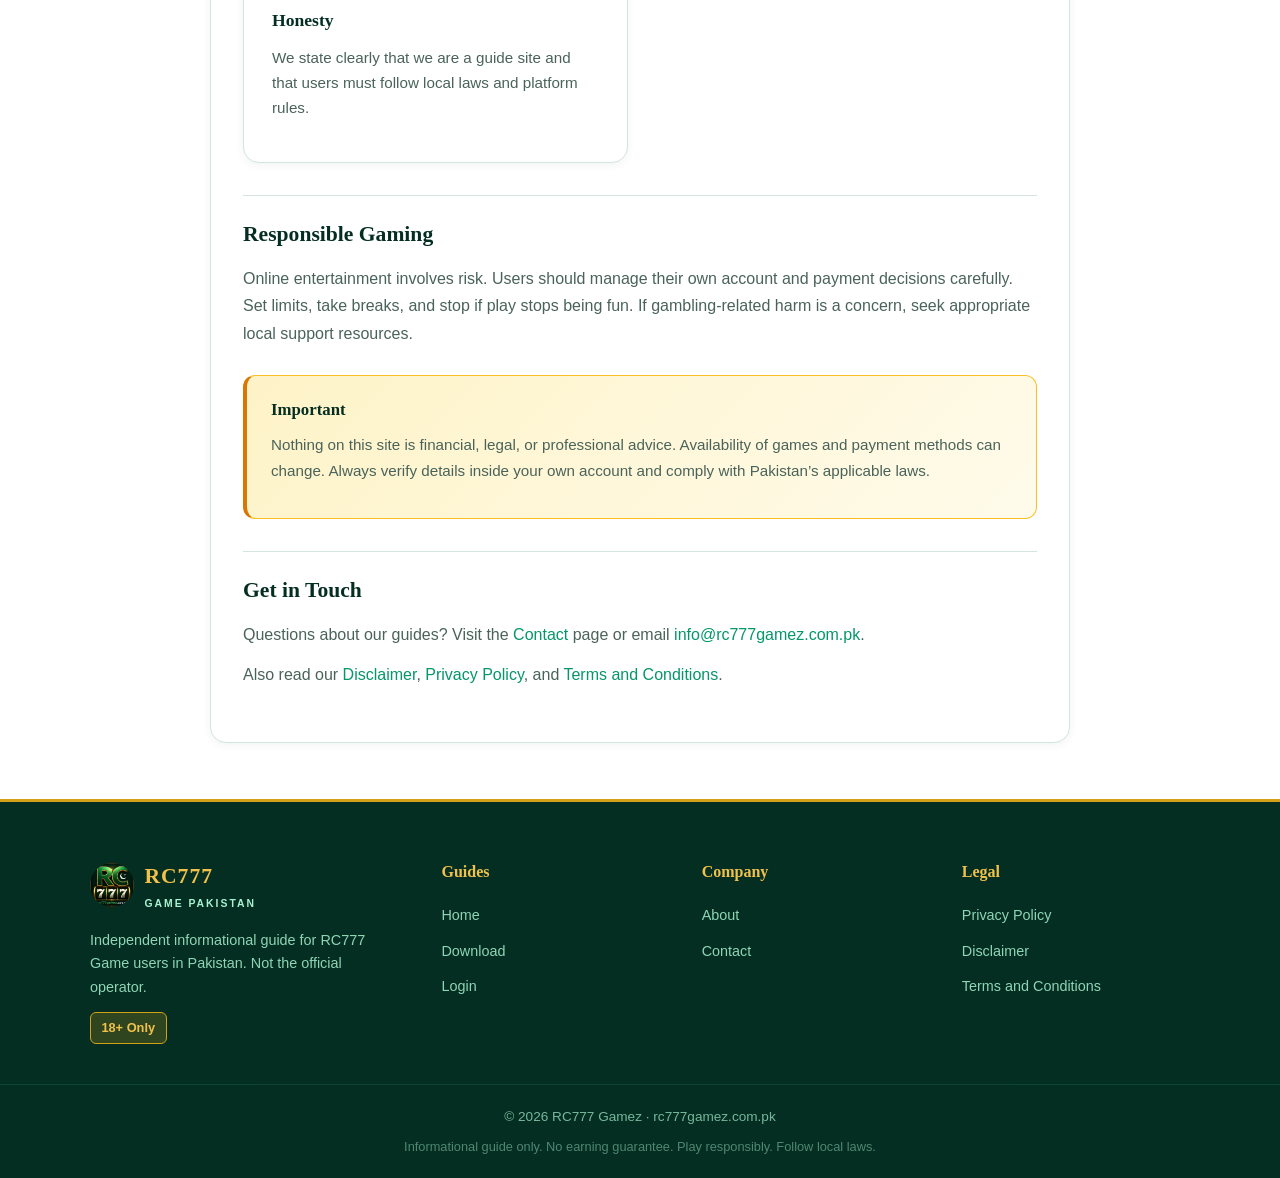
==== commit 387cb5c6: "Update about.html" ====
--- a/about.html
+++ b/about.html
@@ -3,7 +3,7 @@
 <head>
   <meta charset="UTF-8">
   <meta name="viewport" content="width=device-width, initial-scale=1.0">
-  <title>About Us | RC777 Gamez</title>
+  <title>About Us | RC777Gamez.com.pk</title>
   <meta name="description" content="Learn about RC777 Gamez — an independent Pakistani informational guide for RC777 Game users. We are not the official operator.">
   <link rel="canonical" href="https://rc777gamez.com.pk/about.html">
   <meta name="robots" content="index, follow">
@@ -67,7 +67,7 @@
         <div class="hero-content">
           <p class="breadcrumb"><a href="index.html">Home</a><span>/</span>About</p>
           <span class="hero-badge">Our Mission</span>
-          <h1>About RC777 Gamez</h1>
+          <h1>About Us</h1>
           <p class="hero-lead">An independent informational guide helping Pakistani users understand RC777 Game with clear, responsible content.</p>
           <div class="btn-group">
             <a href="contact.html" class="btn btn-primary">Contact Us</a>
@@ -132,8 +132,8 @@
     <div class="container footer-grid">
       <div class="footer-brand">
         <a href="index.html" class="logo-link">
-          <img src="assets/rc777-logo.svg" alt="RC777 Logo" class="logo-img" width="44" height="44" loading="lazy">
-          <div class="logo-text">RC777<span>Gamez Pakistan</span></div>
+          <img src="assets/Rc777-Game-Logo.webp" alt="RC777" class="logo-img" width="44" height="44" loading="lazy">
+          <div class="logo-text">RC777<span>Game Pakistan</span></div>
         </a>
         <p>Independent informational guide for RC777 Game users in Pakistan. Not the official operator.</p>
         <span class="age-badge">18+ Only</span>
